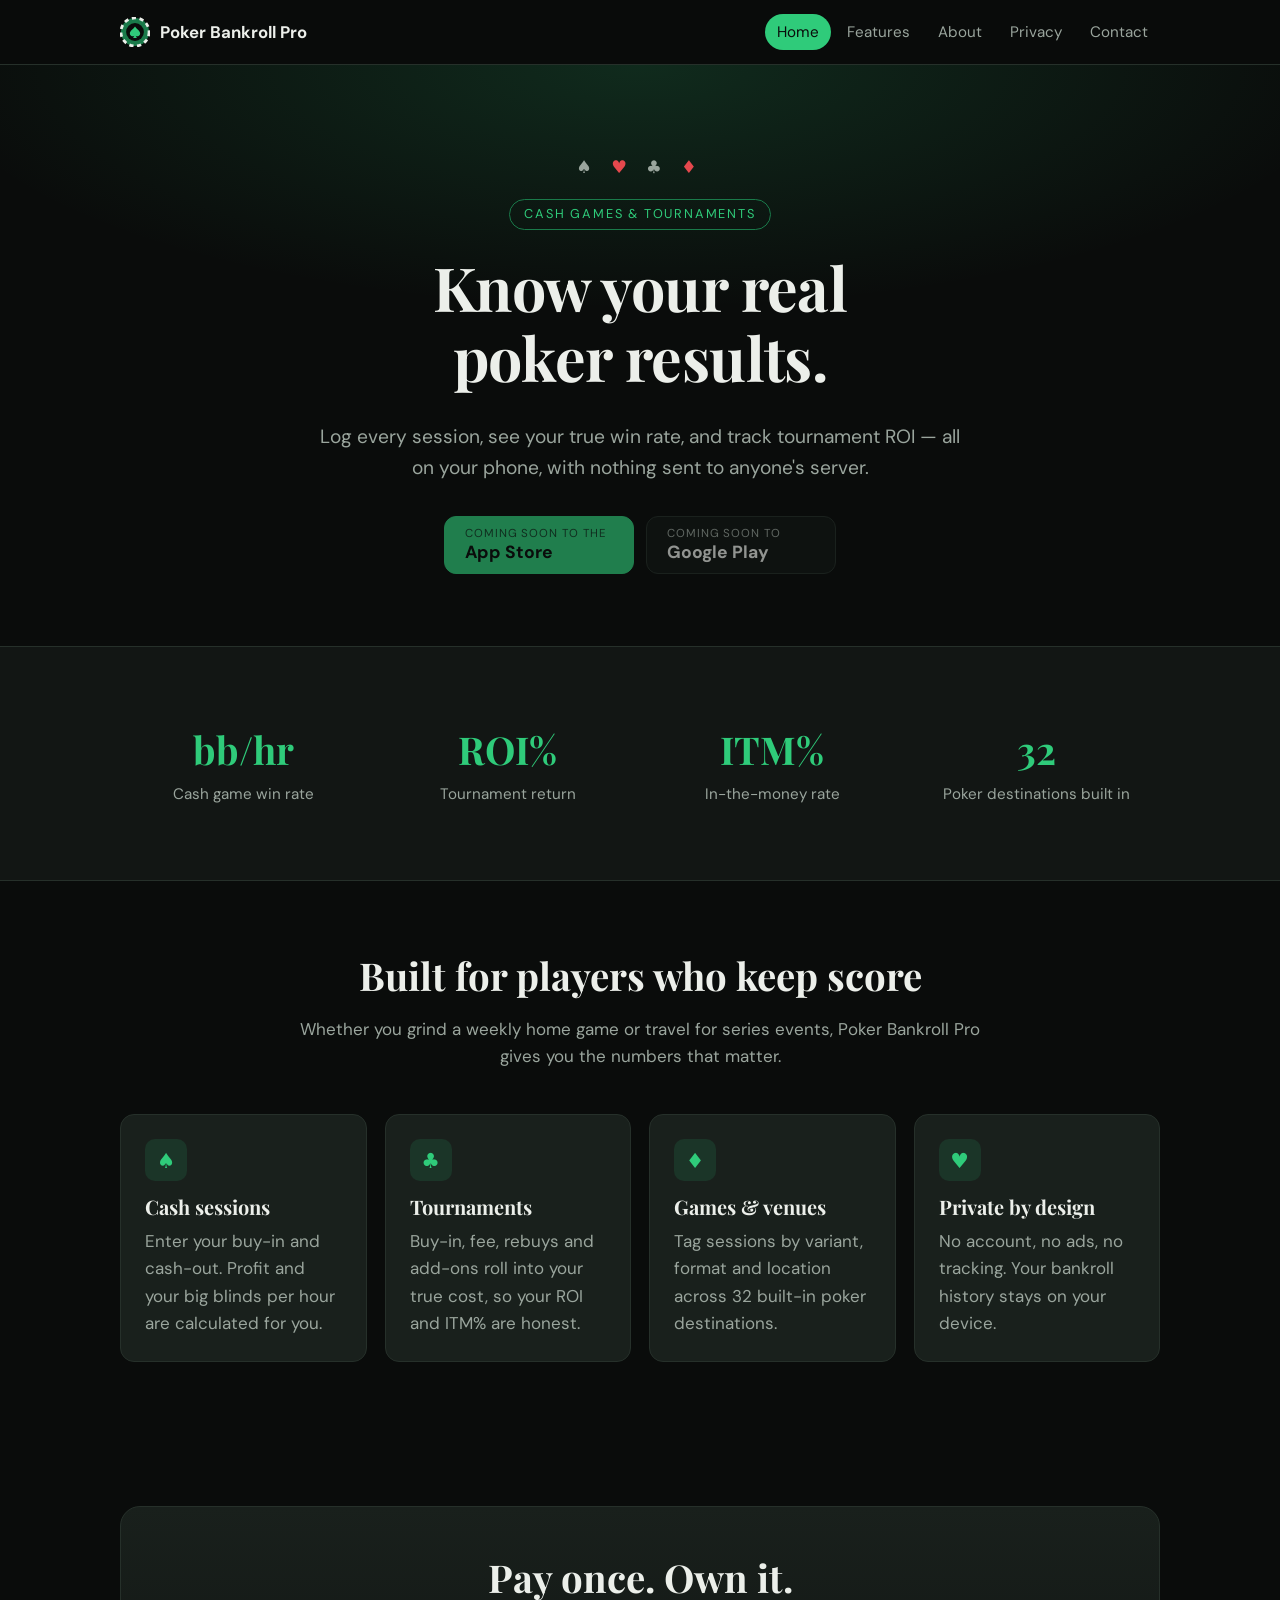
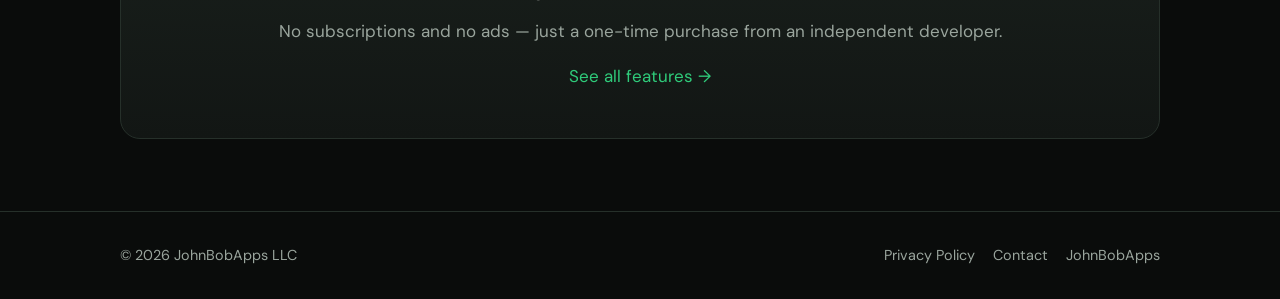
==== index.html @ bd3ea425 "Add files via upload" ====
<!doctype html>
<html lang="en">
<head>
  <meta charset="utf-8">
  <meta name="viewport" content="width=device-width, initial-scale=1">
  <title>Poker Bankroll Pro — Track Every Session, Own Your Data</title>
  <meta name="description" content="Poker Bankroll Pro is a privacy-first bankroll tracker for cash games and tournaments. Win rate in bb/hour, tournament ROI and ITM%. One-time purchase, no ads, no subscriptions.">
  <link rel="icon" href="favicon.svg" type="image/svg+xml">
  <meta property="og:title" content="Poker Bankroll Pro">
  <meta property="og:description" content="Privacy-first bankroll tracking for cash games and tournaments. One-time purchase, no ads, no subscriptions.">
  <meta property="og:type" content="website">
  <meta property="og:url" content="https://pokerbankrollpro.com/">
  <link rel="preconnect" href="https://fonts.googleapis.com">
  <link rel="preconnect" href="https://fonts.gstatic.com" crossorigin>
  <link href="https://fonts.googleapis.com/css2?family=DM+Sans:wght@400;500;700&family=Playfair+Display:wght@700&display=swap" rel="stylesheet">
  <link rel="stylesheet" href="style.css">
</head>
<body>
  <header class="site-header">
    <div class="wrap">
      <a class="brand" href="./"><img src="favicon.svg" alt="">Poker Bankroll Pro</a>
      <nav class="nav" aria-label="Main">
        <a href="./" aria-current="page">Home</a>
        <a href="features.html">Features</a>
        <a href="about.html">About</a>
        <a href="privacy.html">Privacy</a>
        <a href="contact.html">Contact</a>
      </nav>
    </div>
  </header>

  <main>
    <section class="hero">
      <div class="wrap">
        <div class="suits">♠&#xFE0E; <span class="r">♥&#xFE0E;</span> ♣&#xFE0E; <span class="r">♦&#xFE0E;</span></div>
        <span class="eyebrow">Cash games &amp; tournaments</span>
        <h1>Know your real<br>poker results.</h1>
        <p class="lead">Log every session, see your true win rate, and track tournament ROI — all on your phone, with nothing sent to anyone's server.</p>
        <div class="buttons">
          <!-- When the app is live, replace href="#" with the store link and remove class "soon" -->
          <a class="btn primary soon" href="#" aria-disabled="true"><small>Coming soon to the</small><strong>App Store</strong></a>
          <a class="btn soon" href="#" aria-disabled="true"><small>Coming soon to</small><strong>Google Play</strong></a>
        </div>
      </div>
    </section>

    <section class="alt">
      <div class="wrap">
        <div class="stat-row">
          <div class="stat"><strong>bb/hr</strong><span>Cash game win rate</span></div>
          <div class="stat"><strong>ROI%</strong><span>Tournament return</span></div>
          <div class="stat"><strong>ITM%</strong><span>In-the-money rate</span></div>
          <div class="stat"><strong>32</strong><span>Poker destinations built in</span></div>
        </div>
      </div>
    </section>

    <section>
      <div class="wrap">
        <div class="section-head">
          <h2>Built for players who keep score</h2>
          <p>Whether you grind a weekly home game or travel for series events, Poker Bankroll Pro gives you the numbers that matter.</p>
        </div>
        <div class="grid">
          <div class="card">
            <div class="icon">♠&#xFE0E;</div>
            <h3>Cash sessions</h3>
            <p>Enter your buy-in and cash-out. Profit and your big blinds per hour are calculated for you.</p>
          </div>
          <div class="card">
            <div class="icon">♣&#xFE0E;</div>
            <h3>Tournaments</h3>
            <p>Buy-in, fee, rebuys and add-ons roll into your true cost, so your ROI and ITM% are honest.</p>
          </div>
          <div class="card">
            <div class="icon">♦&#xFE0E;</div>
            <h3>Games &amp; venues</h3>
            <p>Tag sessions by variant, format and location across 32 built-in poker destinations.</p>
          </div>
          <div class="card">
            <div class="icon">♥&#xFE0E;</div>
            <h3>Private by design</h3>
            <p>No account, no ads, no tracking. Your bankroll history stays on your device.</p>
          </div>
        </div>
      </div>
    </section>

    <section>
      <div class="wrap">
        <div class="cta">
          <h2>Pay once. Own it.</h2>
          <p>No subscriptions and no ads — just a one-time purchase from an independent developer.</p>
          <a href="features.html">See all features →</a>
        </div>
      </div>
    </section>
  </main>

  <footer class="site-footer">
    <div class="wrap">
      <span>© 2026 JohnBobApps LLC</span>
      <nav aria-label="Footer">
        <a href="privacy.html">Privacy Policy</a>
        <a href="contact.html">Contact</a>
        <a href="https://johnbobapps.com">JohnBobApps</a>
      </nav>
    </div>
  </footer>
</body>
</html>
---- style.css ----
/* Poker Bankroll Pro — site styles */
:root {
  --bg: #0A0C0B;
  --surface: #121614;
  --surface-2: #19201C;
  --line: #26302A;
  --text: #ECEFEA;
  --muted: #9AA59D;
  --accent: #2FCB7A;      /* felt green */
  --accent-deep: #1A7A4A;
  --red: #E5484D;         /* hearts & diamonds, used sparingly */
  --radius: 14px;
  --max: 1080px;
}

* { box-sizing: border-box; }
html { scroll-behavior: smooth; }
body {
  margin: 0;
  background: var(--bg);
  color: var(--text);
  font-family: "DM Sans", system-ui, -apple-system, "Segoe UI", sans-serif;
  font-size: 17px;
  line-height: 1.6;
  -webkit-font-smoothing: antialiased;
}
img { max-width: 100%; display: block; }
a { color: var(--accent); text-decoration: none; }
a:hover { text-decoration: underline; }

h1, h2, h3 {
  font-family: "Playfair Display", Georgia, serif;
  line-height: 1.15;
  margin: 0 0 .5em;
  font-weight: 700;
}
h1 { font-size: clamp(2.3rem, 6vw, 3.8rem); letter-spacing: -.01em; }
h2 { font-size: clamp(1.7rem, 4vw, 2.4rem); }
h3 { font-size: 1.25rem; }
p { margin: 0 0 1em; }

.wrap { max-width: var(--max); margin: 0 auto; padding: 0 20px; }

/* Header */
.site-header {
  border-bottom: 1px solid var(--line);
  background: rgba(10,12,11,.92);
  position: sticky; top: 0; z-index: 10;
  backdrop-filter: blur(8px);
}
.site-header .wrap {
  display: flex; align-items: center; justify-content: space-between;
  gap: 16px; flex-wrap: wrap; padding-top: 14px; padding-bottom: 14px;
}
.brand {
  display: flex; align-items: center; gap: 10px;
  color: var(--text); font-weight: 700; font-size: 1.05rem;
}
.brand:hover { text-decoration: none; }
.brand img { width: 30px; height: 30px; }
.nav { display: flex; gap: 4px; flex-wrap: wrap; }
.nav a {
  color: var(--muted); padding: 6px 12px; border-radius: 999px; font-size: .95rem;
}
.nav a:hover { color: var(--text); background: var(--surface-2); text-decoration: none; }
.nav a[aria-current="page"] { color: var(--bg); background: var(--accent); }

/* Hero */
.hero {
  padding: 88px 0 72px;
  background:
    radial-gradient(ellipse 80% 60% at 50% 0%, rgba(47,203,122,.16), transparent 70%),
    var(--bg);
  text-align: center;
}
.eyebrow {
  display: inline-block; font-size: .8rem; letter-spacing: .14em; text-transform: uppercase;
  color: var(--accent); border: 1px solid var(--accent-deep); border-radius: 999px;
  padding: 4px 14px; margin-bottom: 22px;
}
.hero p.lead { color: var(--muted); font-size: 1.2rem; max-width: 640px; margin: 0 auto 32px; }
.suits { color: var(--muted); letter-spacing: .4em; font-size: 1.1rem; margin-bottom: 18px; }
.suits .r { color: var(--red); }

/* Buttons */
.buttons { display: flex; gap: 12px; justify-content: center; flex-wrap: wrap; }
.btn {
  display: inline-flex; flex-direction: column; align-items: flex-start;
  min-width: 190px; padding: 10px 20px; border-radius: 12px;
  border: 1px solid var(--line); background: var(--surface); color: var(--text);
  line-height: 1.25;
}
.btn small { font-size: .72rem; color: var(--muted); text-transform: uppercase; letter-spacing: .08em; }
.btn strong { font-size: 1.1rem; }
.btn:hover { text-decoration: none; border-color: var(--accent-deep); }
.btn.primary { background: var(--accent); color: var(--bg); border-color: var(--accent); }
.btn.primary small { color: rgba(10,12,11,.7); }
.btn.soon { opacity: .6; cursor: default; }

/* Sections */
section { padding: 72px 0; }
section.alt { background: var(--surface); border-top: 1px solid var(--line); border-bottom: 1px solid var(--line); }
.section-head { text-align: center; max-width: 680px; margin: 0 auto 44px; }
.section-head p { color: var(--muted); }

.grid { display: grid; gap: 18px; grid-template-columns: repeat(auto-fit, minmax(240px, 1fr)); }
.card {
  background: var(--surface-2); border: 1px solid var(--line); border-radius: var(--radius);
  padding: 24px;
}
section.alt .card { background: var(--bg); }
.card .icon {
  width: 42px; height: 42px; border-radius: 10px; display: grid; place-items: center;
  background: rgba(47,203,122,.12); color: var(--accent); font-size: 1.3rem; margin-bottom: 14px;
}
.card p { color: var(--muted); margin: 0; }

.stat-row { display: grid; gap: 18px; grid-template-columns: repeat(auto-fit, minmax(180px, 1fr)); text-align: center; }
.stat strong { display: block; font-family: "Playfair Display", Georgia, serif; font-size: 2.4rem; color: var(--accent); }
.stat span { color: var(--muted); font-size: .95rem; }

.split { display: grid; gap: 40px; grid-template-columns: repeat(auto-fit, minmax(300px, 1fr)); align-items: start; }
.checklist { list-style: none; padding: 0; margin: 0; }
.checklist li { padding: 10px 0 10px 32px; position: relative; border-bottom: 1px solid var(--line); }
.checklist li::before {
  content: "✓"; position: absolute; left: 0; top: 10px; color: var(--accent); font-weight: 700;
}
.checklist li:last-child { border-bottom: 0; }

.formula {
  font-family: ui-monospace, "Cascadia Code", Consolas, monospace; font-size: .9rem;
  background: var(--bg); border: 1px solid var(--line); border-radius: 8px;
  padding: 10px 14px; margin-top: 12px; color: var(--text); overflow-x: auto;
}

/* Prose pages */
.page-hero { padding: 64px 0 24px; }
.page-hero p { color: var(--muted); font-size: 1.1rem; max-width: 640px; }
.prose { max-width: 760px; padding-bottom: 72px; }
.prose h2 { font-size: 1.5rem; margin-top: 2em; }
.prose ul { padding-left: 1.2em; }
.prose li { margin-bottom: .4em; }
.prose .updated { color: var(--muted); font-size: .9rem; }

.cta {
  text-align: center; background: linear-gradient(180deg, var(--surface-2), var(--surface));
  border: 1px solid var(--line); border-radius: 20px; padding: 48px 24px;
}
.cta p { color: var(--muted); }

.contact-card { max-width: 560px; }
.contact-card .email { font-size: 1.3rem; font-weight: 700; word-break: break-all; }

/* Footer */
.site-footer { border-top: 1px solid var(--line); padding: 32px 0; color: var(--muted); font-size: .9rem; }
.site-footer .wrap { display: flex; flex-wrap: wrap; gap: 12px 24px; justify-content: space-between; }
.site-footer a { color: var(--muted); }
.site-footer nav { display: flex; gap: 18px; flex-wrap: wrap; }

@media (max-width: 600px) {
  .hero { padding: 60px 0 52px; }
  section { padding: 52px 0; }
  .btn { min-width: 0; flex: 1 1 100%; align-items: center; }
  .nav { width: 100%; }
}
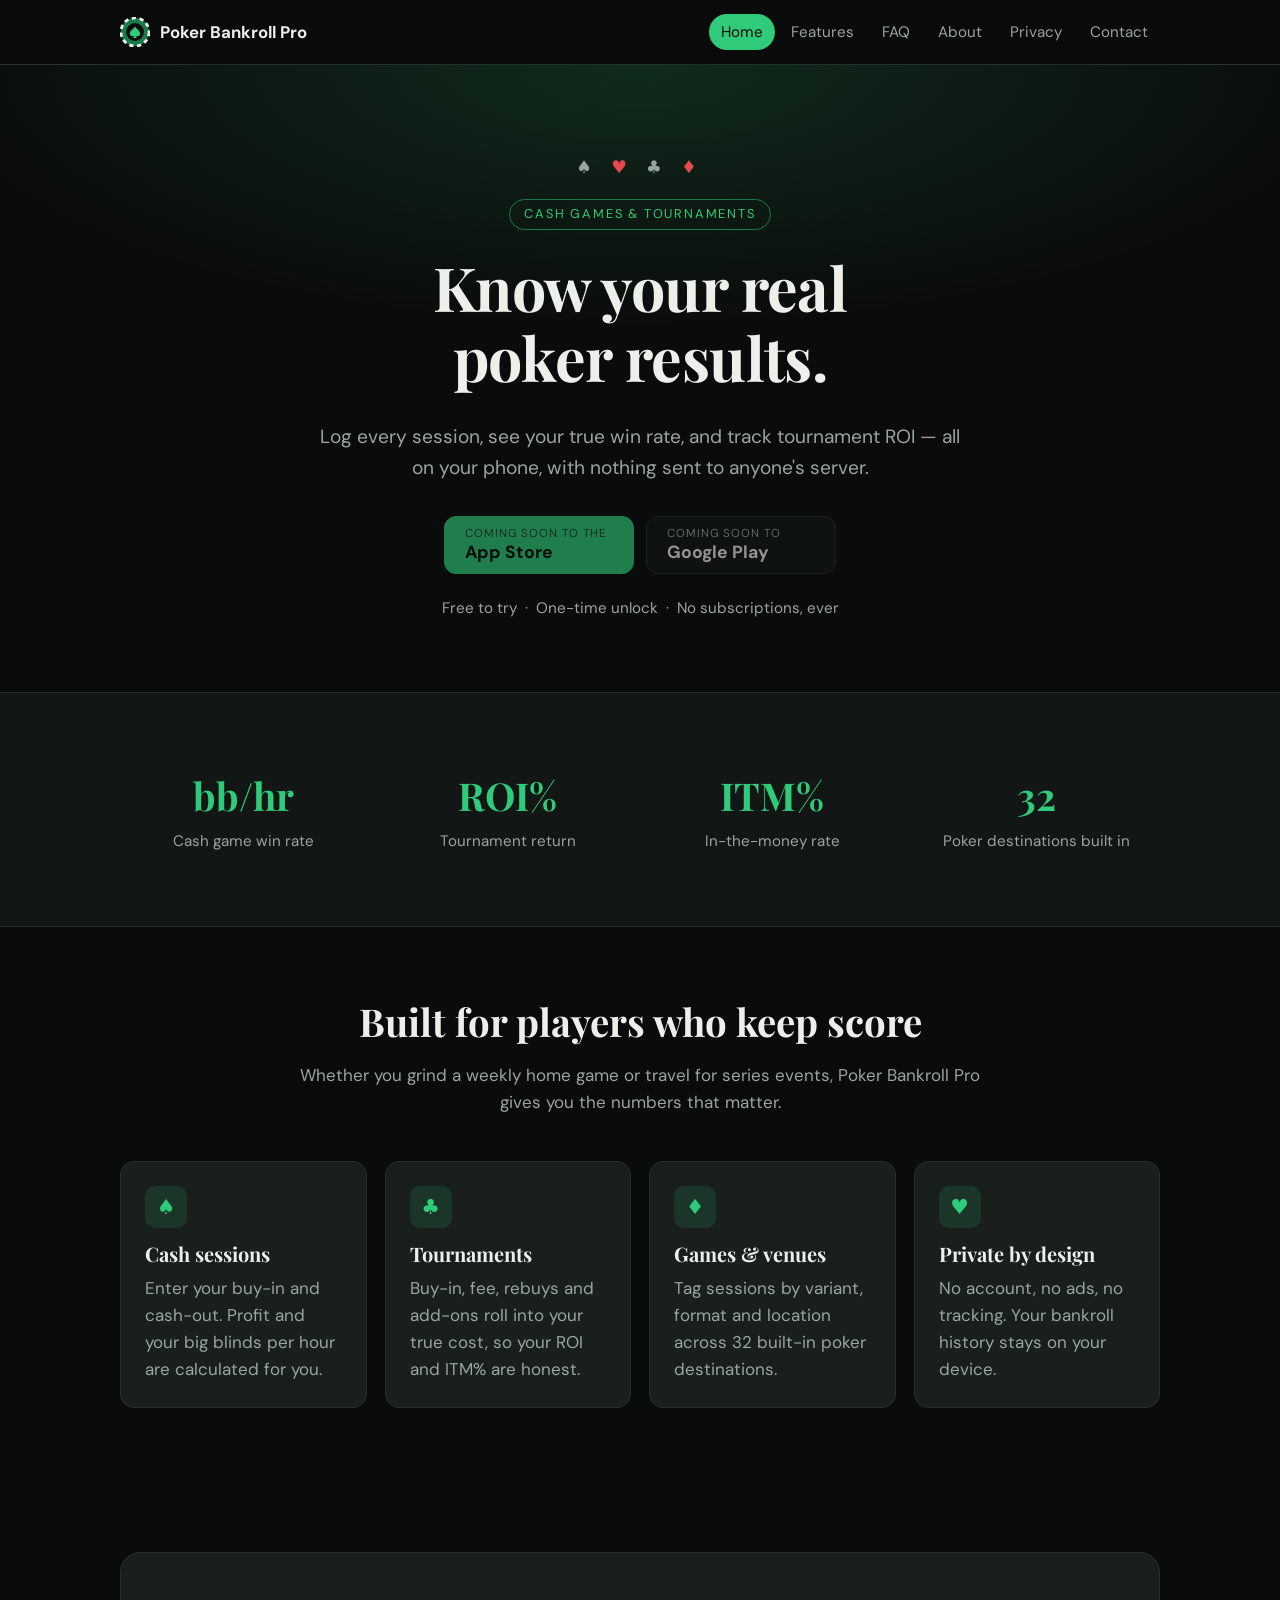
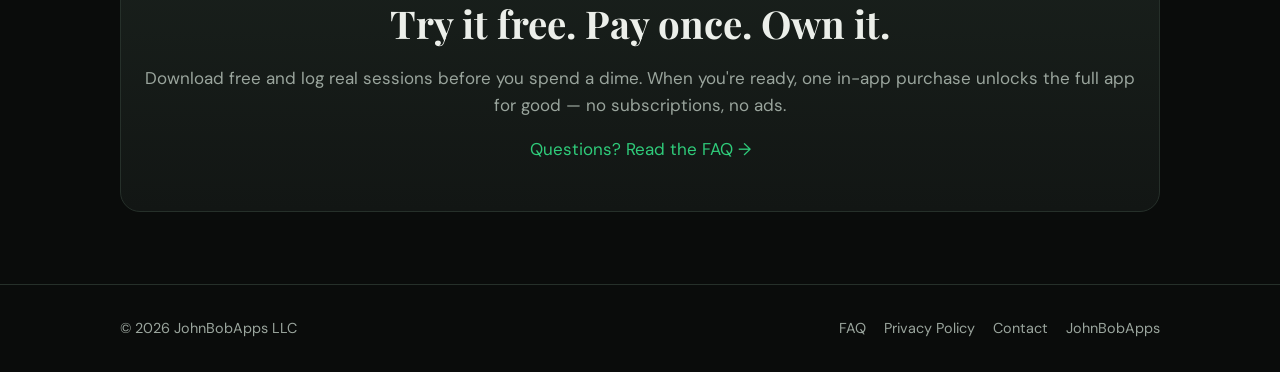
==== commit e4cb3e6a: "Add files via upload" ====
--- a/index.html
+++ b/index.html
@@ -4,12 +4,12 @@
   <meta charset="utf-8">
   <meta name="viewport" content="width=device-width, initial-scale=1">
   <title>Poker Bankroll Pro — Track Every Session, Own Your Data</title>
-  <meta name="description" content="Poker Bankroll Pro is a privacy-first bankroll tracker for cash games and tournaments. Win rate in bb/hour, tournament ROI and ITM%. One-time purchase, no ads, no subscriptions.">
+  <meta name="description" content="Poker Bankroll Pro is a privacy-first bankroll tracker for cash games and tournaments. Win rate in bb/hour, tournament ROI and ITM%. Free to try, then a one-time unlock. No ads, no subscriptions.">
   <link rel="icon" href="favicon.svg" type="image/svg+xml">
   <meta property="og:title" content="Poker Bankroll Pro">
-  <meta property="og:description" content="Privacy-first bankroll tracking for cash games and tournaments. One-time purchase, no ads, no subscriptions.">
+  <meta property="og:description" content="Privacy-first bankroll tracking for cash games and tournaments. Free to try, one-time unlock, no ads, no subscriptions.">
   <meta property="og:type" content="website">
-  <meta property="og:url" content="https://pokerbankrollpro.com/">
+  <meta property="og:url" content="https://pokerbankrollpro.app/">
   <link rel="preconnect" href="https://fonts.googleapis.com">
   <link rel="preconnect" href="https://fonts.gstatic.com" crossorigin>
   <link href="https://fonts.googleapis.com/css2?family=DM+Sans:wght@400;500;700&family=Playfair+Display:wght@700&display=swap" rel="stylesheet">
@@ -22,6 +22,7 @@
       <nav class="nav" aria-label="Main">
         <a href="./" aria-current="page">Home</a>
         <a href="features.html">Features</a>
+        <a href="faq.html">FAQ</a>
         <a href="about.html">About</a>
         <a href="privacy.html">Privacy</a>
         <a href="contact.html">Contact</a>
@@ -41,6 +42,7 @@
           <a class="btn primary soon" href="#" aria-disabled="true"><small>Coming soon to the</small><strong>App Store</strong></a>
           <a class="btn soon" href="#" aria-disabled="true"><small>Coming soon to</small><strong>Google Play</strong></a>
         </div>
+        <p class="price-note">Free to try &nbsp;·&nbsp; One-time unlock &nbsp;·&nbsp; No subscriptions, ever</p>
       </div>
     </section>
 
@@ -89,9 +91,9 @@
     <section>
       <div class="wrap">
         <div class="cta">
-          <h2>Pay once. Own it.</h2>
-          <p>No subscriptions and no ads — just a one-time purchase from an independent developer.</p>
-          <a href="features.html">See all features →</a>
+          <h2>Try it free. Pay once. Own it.</h2>
+          <p>Download free and log real sessions before you spend a dime. When you're ready, one in-app purchase unlocks the full app for good — no subscriptions, no ads.</p>
+          <a href="faq.html">Questions? Read the FAQ →</a>
         </div>
       </div>
     </section>
@@ -101,6 +103,7 @@
     <div class="wrap">
       <span>© 2026 JohnBobApps LLC</span>
       <nav aria-label="Footer">
+        <a href="faq.html">FAQ</a>
         <a href="privacy.html">Privacy Policy</a>
         <a href="contact.html">Contact</a>
         <a href="https://johnbobapps.com">JohnBobApps</a>
--- a/style.css
+++ b/style.css
@@ -134,7 +134,7 @@
 }
 
 /* Prose pages */
-.page-hero { padding: 64px 0 24px; }
+.page-hero { padding-top: 64px; padding-bottom: 24px; }
 .page-hero p { color: var(--muted); font-size: 1.1rem; max-width: 640px; }
 .prose { max-width: 760px; padding-bottom: 72px; }
 .prose h2 { font-size: 1.5rem; margin-top: 2em; }
@@ -163,3 +163,30 @@
   .btn { min-width: 0; flex: 1 1 100%; align-items: center; }
   .nav { width: 100%; }
 }
+
+/* Pricing note */
+.price-note { margin: 22px 0 0; color: var(--muted); font-size: .95rem; }
+
+/* Step number icons */
+.steps .icon { font-family: "Playfair Display", Georgia, serif; font-weight: 700; }
+
+/* FAQ accordion */
+.faq h2 { font-size: 1.35rem; margin: 2em 0 .6em; }
+.faq h2:first-child { margin-top: 0; }
+.faq details {
+  background: var(--surface); border: 1px solid var(--line); border-radius: 12px;
+  margin-bottom: 10px; overflow: hidden;
+}
+.faq summary {
+  cursor: pointer; list-style: none; padding: 16px 48px 16px 20px; position: relative;
+  font-weight: 700;
+}
+.faq summary::-webkit-details-marker { display: none; }
+.faq summary::after {
+  content: "+"; position: absolute; right: 20px; top: 50%; transform: translateY(-50%);
+  color: var(--accent); font-size: 1.4rem; font-weight: 400; line-height: 1;
+}
+.faq details[open] summary::after { content: "−"; }
+.faq details[open] summary { border-bottom: 1px solid var(--line); }
+.faq summary:hover { background: var(--surface-2); }
+.faq details p { margin: 0; padding: 16px 20px; color: var(--muted); }
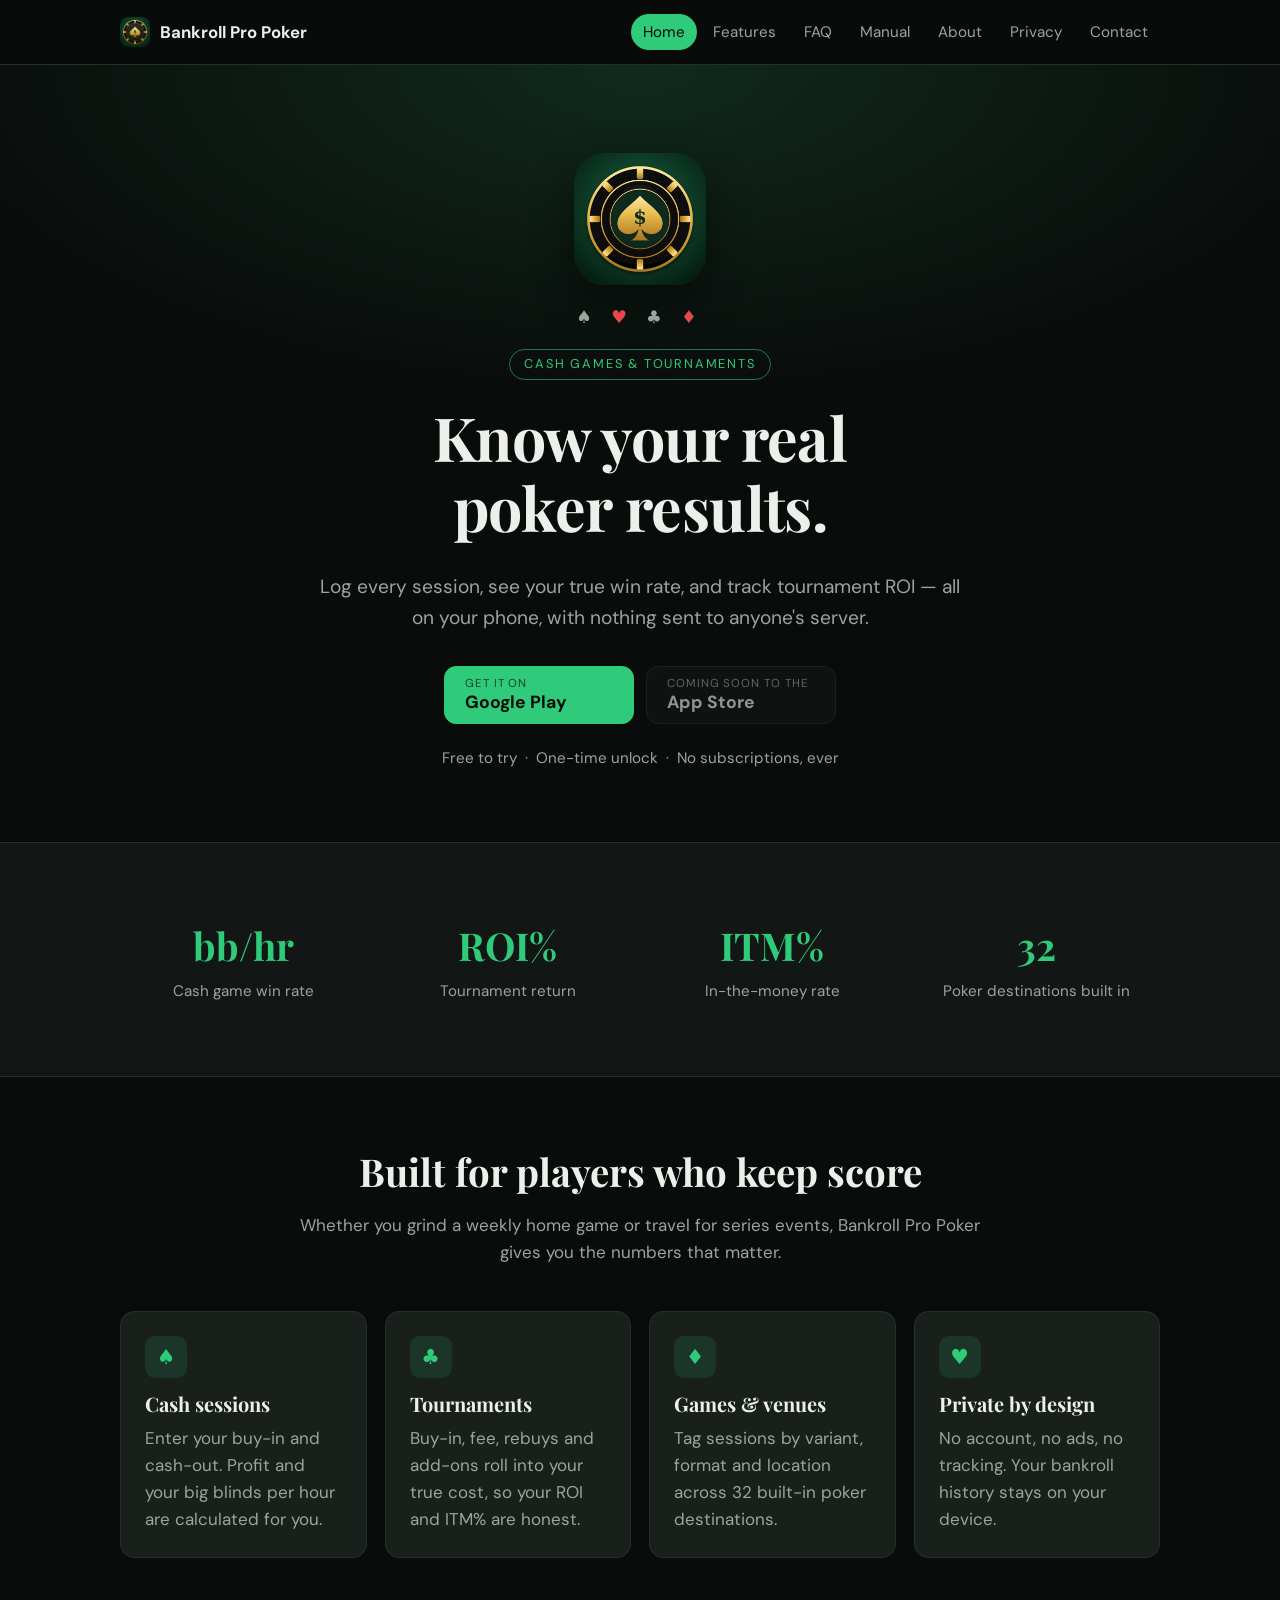
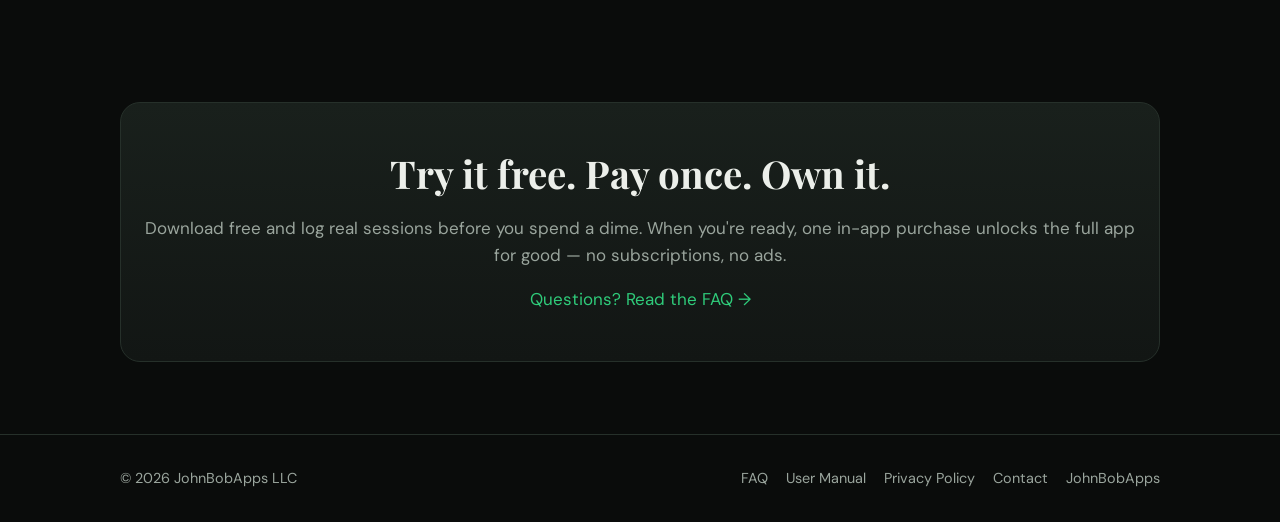
==== commit bde5e0fa: "Add files via upload" ====
--- a/index.html
+++ b/index.html
@@ -3,10 +3,11 @@
 <head>
   <meta charset="utf-8">
   <meta name="viewport" content="width=device-width, initial-scale=1">
-  <title>Poker Bankroll Pro — Track Every Session, Own Your Data</title>
-  <meta name="description" content="Poker Bankroll Pro is a privacy-first bankroll tracker for cash games and tournaments. Win rate in bb/hour, tournament ROI and ITM%. Free to try, then a one-time unlock. No ads, no subscriptions.">
-  <link rel="icon" href="favicon.svg" type="image/svg+xml">
-  <meta property="og:title" content="Poker Bankroll Pro">
+  <title>Bankroll Pro Poker — Track Every Session, Own Your Data</title>
+  <meta name="description" content="Bankroll Pro Poker is a privacy-first bankroll tracker for cash games and tournaments. Win rate in bb/hour, tournament ROI and ITM%. Free to try, then a one-time unlock. No ads, no subscriptions.">
+  <link rel="icon" href="favicon.png" type="image/png">
+  <link rel="apple-touch-icon" href="apple-touch-icon.png">
+  <meta property="og:title" content="Bankroll Pro Poker">
   <meta property="og:description" content="Privacy-first bankroll tracking for cash games and tournaments. Free to try, one-time unlock, no ads, no subscriptions.">
   <meta property="og:type" content="website">
   <meta property="og:url" content="https://pokerbankrollpro.app/">
@@ -18,11 +19,12 @@
 <body>
   <header class="site-header">
     <div class="wrap">
-      <a class="brand" href="./"><img src="favicon.svg" alt="">Poker Bankroll Pro</a>
+      <a class="brand" href="./"><img src="favicon.png" alt="">Bankroll Pro Poker</a>
       <nav class="nav" aria-label="Main">
         <a href="./" aria-current="page">Home</a>
         <a href="features.html">Features</a>
         <a href="faq.html">FAQ</a>
+        <a href="manual.html">Manual</a>
         <a href="about.html">About</a>
         <a href="privacy.html">Privacy</a>
         <a href="contact.html">Contact</a>
@@ -33,14 +35,15 @@
   <main>
     <section class="hero">
       <div class="wrap">
+        <img class="hero-icon" src="icon-512.png" alt="Bankroll Pro Poker app icon">
         <div class="suits">♠&#xFE0E; <span class="r">♥&#xFE0E;</span> ♣&#xFE0E; <span class="r">♦&#xFE0E;</span></div>
         <span class="eyebrow">Cash games &amp; tournaments</span>
         <h1>Know your real<br>poker results.</h1>
         <p class="lead">Log every session, see your true win rate, and track tournament ROI — all on your phone, with nothing sent to anyone's server.</p>
         <div class="buttons">
-          <!-- When the app is live, replace href="#" with the store link and remove class "soon" -->
-          <a class="btn primary soon" href="#" aria-disabled="true"><small>Coming soon to the</small><strong>App Store</strong></a>
-          <a class="btn soon" href="#" aria-disabled="true"><small>Coming soon to</small><strong>Google Play</strong></a>
+          <!-- Google Play is live. When the App Store listing is live, change the App Store link: set href to the store URL, remove class "soon" and aria-disabled, and change "Coming soon to the" to "Download on the" -->
+          <a class="btn primary" href="https://play.google.com/store/apps/details?id=com.johnbobapps.pokerbankrollpro"><small>Get it on</small><strong>Google Play</strong></a>
+          <a class="btn soon" href="#" aria-disabled="true"><small>Coming soon to the</small><strong>App Store</strong></a>
         </div>
         <p class="price-note">Free to try &nbsp;·&nbsp; One-time unlock &nbsp;·&nbsp; No subscriptions, ever</p>
       </div>
@@ -61,7 +64,7 @@
       <div class="wrap">
         <div class="section-head">
           <h2>Built for players who keep score</h2>
-          <p>Whether you grind a weekly home game or travel for series events, Poker Bankroll Pro gives you the numbers that matter.</p>
+          <p>Whether you grind a weekly home game or travel for series events, Bankroll Pro Poker gives you the numbers that matter.</p>
         </div>
         <div class="grid">
           <div class="card">
@@ -104,6 +107,7 @@
       <span>© 2026 JohnBobApps LLC</span>
       <nav aria-label="Footer">
         <a href="faq.html">FAQ</a>
+        <a href="manual.html">User Manual</a>
         <a href="privacy.html">Privacy Policy</a>
         <a href="contact.html">Contact</a>
         <a href="https://johnbobapps.com">JohnBobApps</a>
--- a/style.css
+++ b/style.css
@@ -190,3 +190,7 @@
 .faq details[open] summary { border-bottom: 1px solid var(--line); }
 .faq summary:hover { background: var(--surface-2); }
 .faq details p { margin: 0; padding: 16px 20px; color: var(--muted); }
+
+/* App icon in the hero */
+.hero-icon { display: block; width: 132px; height: 132px; border-radius: 30px; margin: 0 auto 18px; box-shadow: 0 18px 40px rgba(0,0,0,.45); }
+.brand img { border-radius: 8px; }
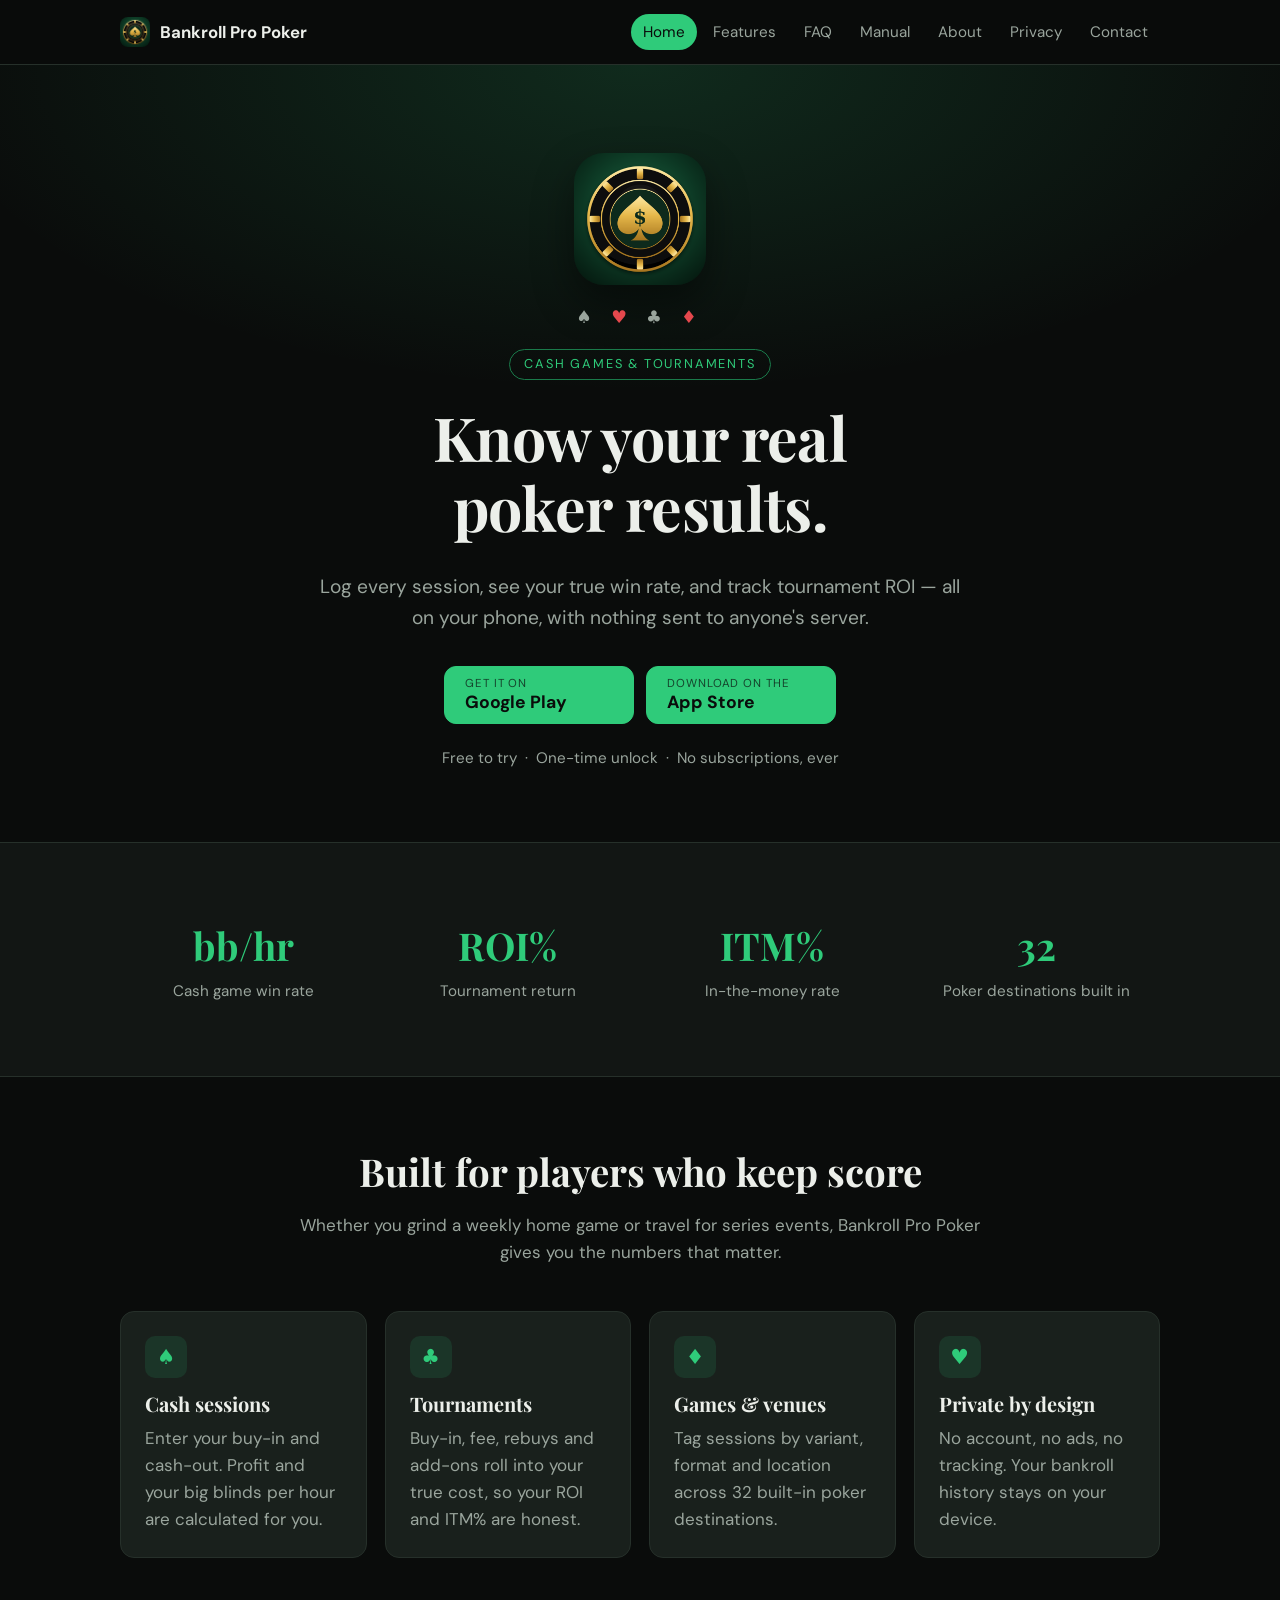
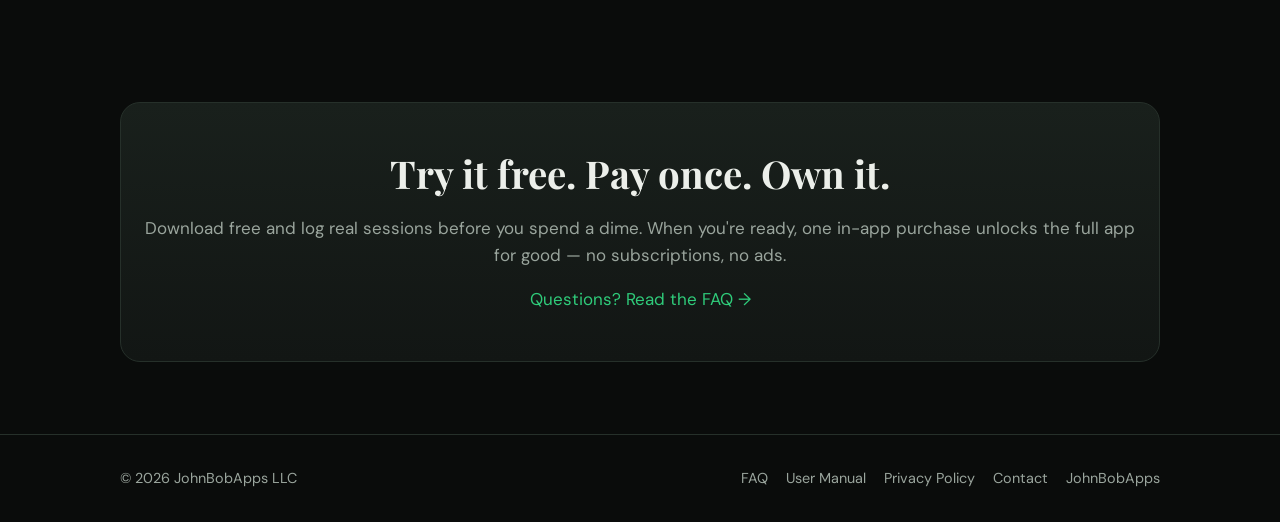
==== commit a90900b8: "Add files via upload" ====
--- a/index.html
+++ b/index.html
@@ -1,6 +1,13 @@
 <!doctype html>
 <html lang="en">
 <head>
+  <!-- Google tag -->
+  <script async src="https://www.googletagmanager.com/gtm.js?id=GTM-TBZGVMG2"></script>
+  <script>
+    window.dataLayer = window.dataLayer || [];
+    function gtag(){dataLayer.push(arguments);}
+    gtag('js', new Date());
+  </script>
   <meta charset="utf-8">
   <meta name="viewport" content="width=device-width, initial-scale=1">
   <title>Bankroll Pro Poker — Track Every Session, Own Your Data</title>
@@ -10,7 +17,7 @@
   <meta property="og:title" content="Bankroll Pro Poker">
   <meta property="og:description" content="Privacy-first bankroll tracking for cash games and tournaments. Free to try, one-time unlock, no ads, no subscriptions.">
   <meta property="og:type" content="website">
-  <meta property="og:url" content="https://pokerbankrollpro.app/">
+  <meta property="og:url" content="https://bankrollpropoker.com/">
   <link rel="preconnect" href="https://fonts.googleapis.com">
   <link rel="preconnect" href="https://fonts.gstatic.com" crossorigin>
   <link href="https://fonts.googleapis.com/css2?family=DM+Sans:wght@400;500;700&family=Playfair+Display:wght@700&display=swap" rel="stylesheet">
@@ -41,9 +48,8 @@
         <h1>Know your real<br>poker results.</h1>
         <p class="lead">Log every session, see your true win rate, and track tournament ROI — all on your phone, with nothing sent to anyone's server.</p>
         <div class="buttons">
-          <!-- Google Play is live. When the App Store listing is live, change the App Store link: set href to the store URL, remove class "soon" and aria-disabled, and change "Coming soon to the" to "Download on the" -->
           <a class="btn primary" href="https://play.google.com/store/apps/details?id=com.johnbobapps.pokerbankrollpro"><small>Get it on</small><strong>Google Play</strong></a>
-          <a class="btn soon" href="#" aria-disabled="true"><small>Coming soon to the</small><strong>App Store</strong></a>
+          <a class="btn primary" href="https://apps.apple.com/app/bankroll-pro-poker/id6831399758"><small>Download on the</small><strong>App Store</strong></a>
         </div>
         <p class="price-note">Free to try &nbsp;·&nbsp; One-time unlock &nbsp;·&nbsp; No subscriptions, ever</p>
       </div>
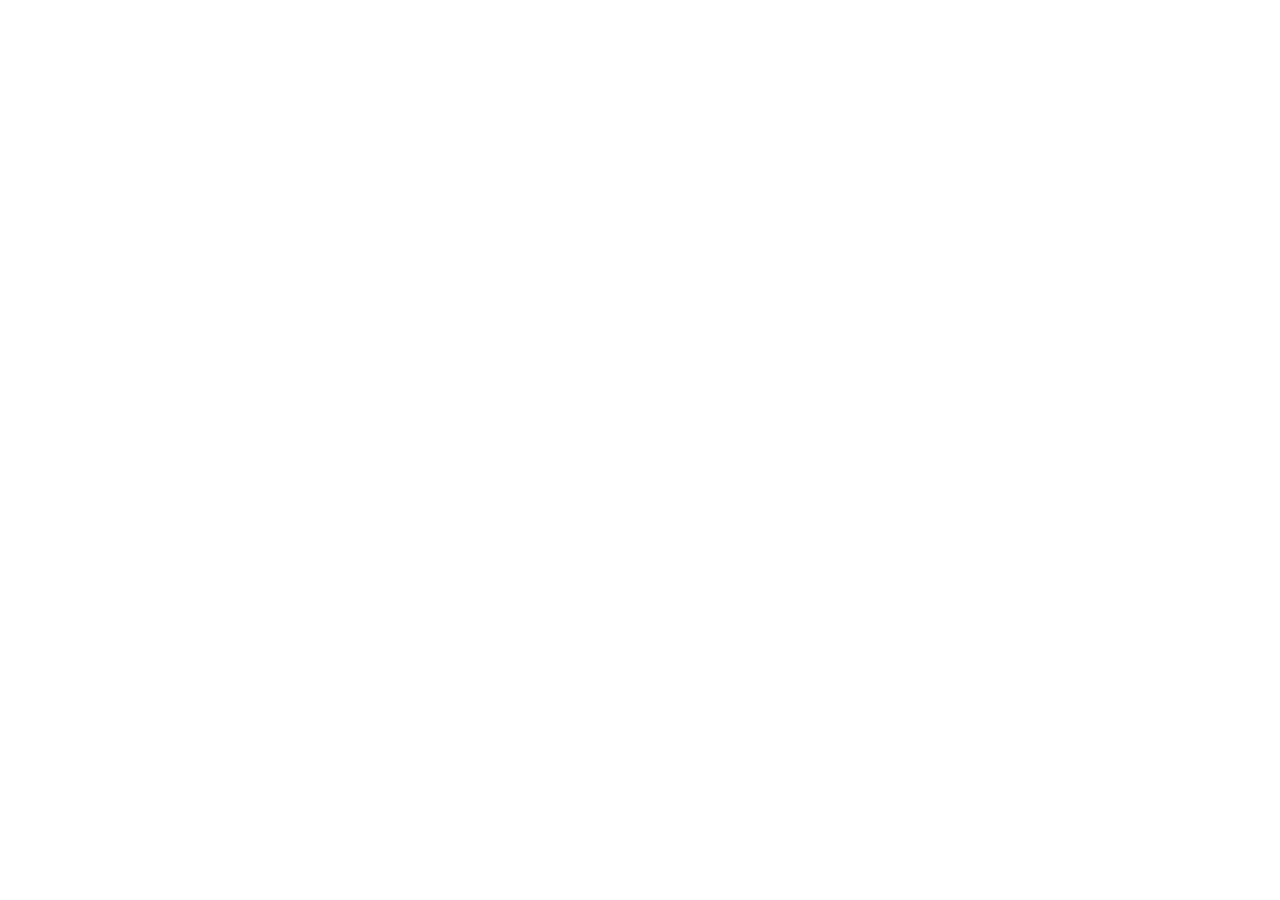
==== commit cea005c2: "Add files via upload" ====
--- a/index.html
+++ b/index.html
@@ -1,124 +1,19 @@
-<!doctype html>
+<!DOCTYPE html>
 <html lang="en">
 <head>
-  <!-- Google tag -->
-  <script async src="https://www.googletagmanager.com/gtm.js?id=GTM-TBZGVMG2"></script>
-  <script>
-    window.dataLayer = window.dataLayer || [];
-    function gtag(){dataLayer.push(arguments);}
-    gtag('js', new Date());
-  </script>
-  <meta charset="utf-8">
-  <meta name="viewport" content="width=device-width, initial-scale=1">
-  <title>Bankroll Pro Poker — Track Every Session, Own Your Data</title>
-  <meta name="description" content="Bankroll Pro Poker is a privacy-first bankroll tracker for cash games and tournaments. Win rate in bb/hour, tournament ROI and ITM%. Free to try, then a one-time unlock. No ads, no subscriptions.">
-  <link rel="icon" href="favicon.png" type="image/png">
-  <link rel="apple-touch-icon" href="apple-touch-icon.png">
-  <meta property="og:title" content="Bankroll Pro Poker">
-  <meta property="og:description" content="Privacy-first bankroll tracking for cash games and tournaments. Free to try, one-time unlock, no ads, no subscriptions.">
-  <meta property="og:type" content="website">
-  <meta property="og:url" content="https://bankrollpropoker.com/">
-  <link rel="preconnect" href="https://fonts.googleapis.com">
-  <link rel="preconnect" href="https://fonts.gstatic.com" crossorigin>
-  <link href="https://fonts.googleapis.com/css2?family=DM+Sans:wght@400;500;700&family=Playfair+Display:wght@700&display=swap" rel="stylesheet">
-  <link rel="stylesheet" href="style.css">
+<meta charset="utf-8">
+<meta name="viewport" content="width=device-width, initial-scale=1">
+<title>Bankroll Pro Poker has moved</title>
+<meta name="robots" content="noindex">
+<link rel="canonical" href="https://bankrollpropoker.com/">
+<script>
+  // pokerbankrollpro.app has moved to bankrollpropoker.com. Keep the same page, language and anchor.
+  location.replace('https://bankrollpropoker.com' + location.pathname + location.search + location.hash);
+</script>
+<meta http-equiv="refresh" content="0; url=https://bankrollpropoker.com/">
+<style>body{font-family:system-ui,sans-serif;background:#0a0a0a;color:#eee;display:flex;align-items:center;justify-content:center;min-height:100vh;margin:0;text-align:center}a{color:#2ecc71}</style>
 </head>
 <body>
-  <header class="site-header">
-    <div class="wrap">
-      <a class="brand" href="./"><img src="favicon.png" alt="">Bankroll Pro Poker</a>
-      <nav class="nav" aria-label="Main">
-        <a href="./" aria-current="page">Home</a>
-        <a href="features.html">Features</a>
-        <a href="faq.html">FAQ</a>
-        <a href="manual.html">Manual</a>
-        <a href="about.html">About</a>
-        <a href="privacy.html">Privacy</a>
-        <a href="contact.html">Contact</a>
-      </nav>
-    </div>
-  </header>
-
-  <main>
-    <section class="hero">
-      <div class="wrap">
-        <img class="hero-icon" src="icon-512.png" alt="Bankroll Pro Poker app icon">
-        <div class="suits">♠&#xFE0E; <span class="r">♥&#xFE0E;</span> ♣&#xFE0E; <span class="r">♦&#xFE0E;</span></div>
-        <span class="eyebrow">Cash games &amp; tournaments</span>
-        <h1>Know your real<br>poker results.</h1>
-        <p class="lead">Log every session, see your true win rate, and track tournament ROI — all on your phone, with nothing sent to anyone's server.</p>
-        <div class="buttons">
-          <a class="btn primary" href="https://play.google.com/store/apps/details?id=com.johnbobapps.pokerbankrollpro"><small>Get it on</small><strong>Google Play</strong></a>
-          <a class="btn primary" href="https://apps.apple.com/app/bankroll-pro-poker/id6831399758"><small>Download on the</small><strong>App Store</strong></a>
-        </div>
-        <p class="price-note">Free to try &nbsp;·&nbsp; One-time unlock &nbsp;·&nbsp; No subscriptions, ever</p>
-      </div>
-    </section>
-
-    <section class="alt">
-      <div class="wrap">
-        <div class="stat-row">
-          <div class="stat"><strong>bb/hr</strong><span>Cash game win rate</span></div>
-          <div class="stat"><strong>ROI%</strong><span>Tournament return</span></div>
-          <div class="stat"><strong>ITM%</strong><span>In-the-money rate</span></div>
-          <div class="stat"><strong>32</strong><span>Poker destinations built in</span></div>
-        </div>
-      </div>
-    </section>
-
-    <section>
-      <div class="wrap">
-        <div class="section-head">
-          <h2>Built for players who keep score</h2>
-          <p>Whether you grind a weekly home game or travel for series events, Bankroll Pro Poker gives you the numbers that matter.</p>
-        </div>
-        <div class="grid">
-          <div class="card">
-            <div class="icon">♠&#xFE0E;</div>
-            <h3>Cash sessions</h3>
-            <p>Enter your buy-in and cash-out. Profit and your big blinds per hour are calculated for you.</p>
-          </div>
-          <div class="card">
-            <div class="icon">♣&#xFE0E;</div>
-            <h3>Tournaments</h3>
-            <p>Buy-in, fee, rebuys and add-ons roll into your true cost, so your ROI and ITM% are honest.</p>
-          </div>
-          <div class="card">
-            <div class="icon">♦&#xFE0E;</div>
-            <h3>Games &amp; venues</h3>
-            <p>Tag sessions by variant, format and location across 32 built-in poker destinations.</p>
-          </div>
-          <div class="card">
-            <div class="icon">♥&#xFE0E;</div>
-            <h3>Private by design</h3>
-            <p>No account, no ads, no tracking. Your bankroll history stays on your device.</p>
-          </div>
-        </div>
-      </div>
-    </section>
-
-    <section>
-      <div class="wrap">
-        <div class="cta">
-          <h2>Try it free. Pay once. Own it.</h2>
-          <p>Download free and log real sessions before you spend a dime. When you're ready, one in-app purchase unlocks the full app for good — no subscriptions, no ads.</p>
-          <a href="faq.html">Questions? Read the FAQ →</a>
-        </div>
-      </div>
-    </section>
-  </main>
-
-  <footer class="site-footer">
-    <div class="wrap">
-      <span>© 2026 JohnBobApps LLC</span>
-      <nav aria-label="Footer">
-        <a href="faq.html">FAQ</a>
-        <a href="manual.html">User Manual</a>
-        <a href="privacy.html">Privacy Policy</a>
-        <a href="contact.html">Contact</a>
-        <a href="https://johnbobapps.com">JohnBobApps</a>
-      </nav>
-    </div>
-  </footer>
+<p>Bankroll Pro Poker has moved to <a href="https://bankrollpropoker.com/">bankrollpropoker.com</a>.</p>
 </body>
 </html>
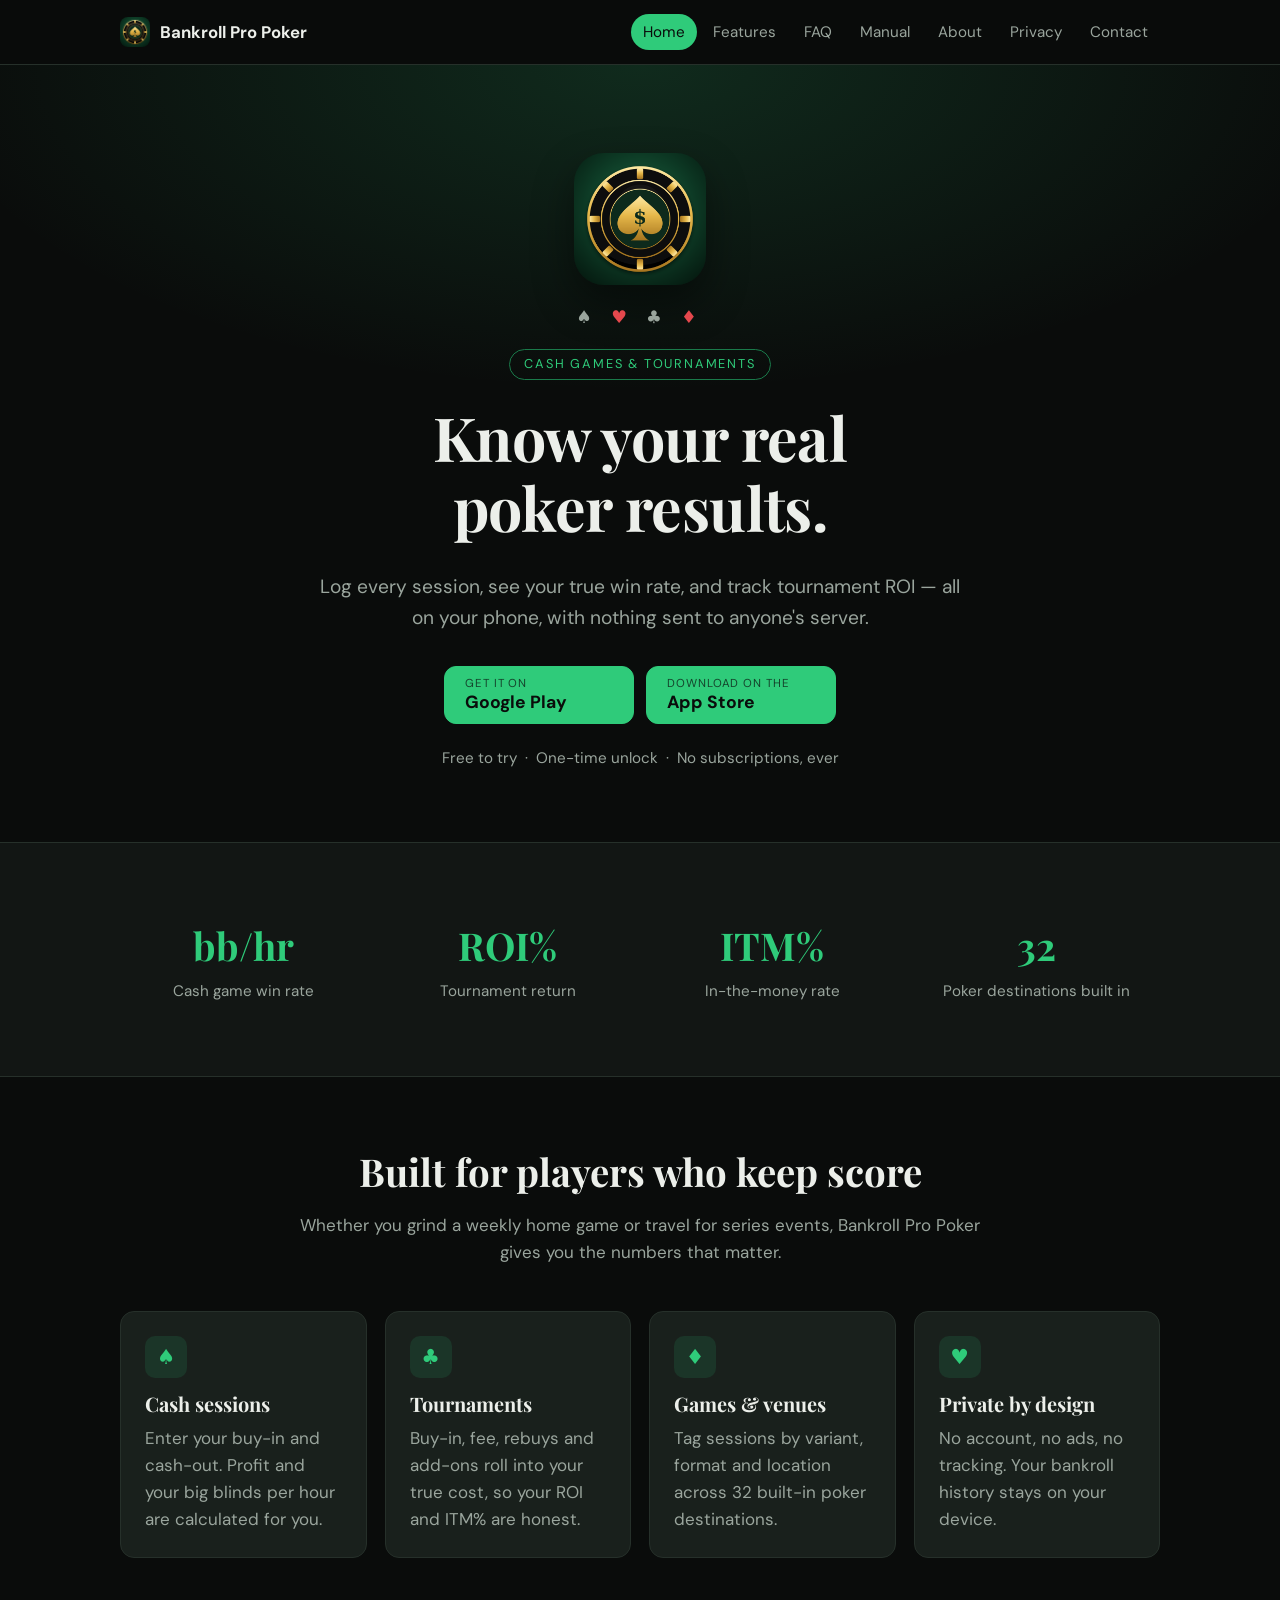
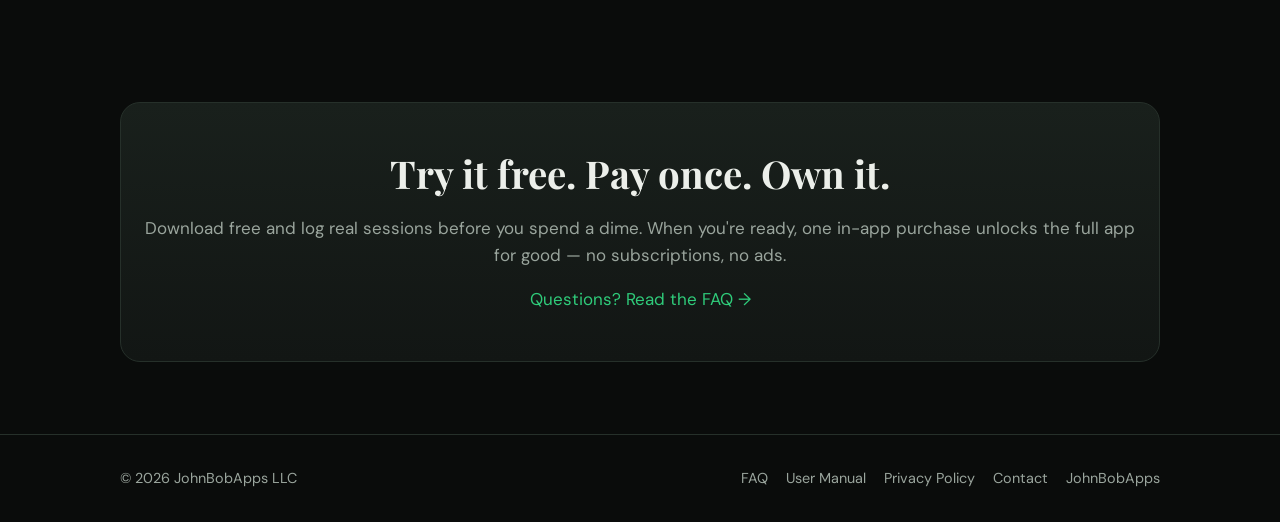
==== commit ff35d3e1: "Add files via upload" ====
--- a/index.html
+++ b/index.html
@@ -1,19 +1,124 @@
-<!DOCTYPE html>
+<!doctype html>
 <html lang="en">
 <head>
-<meta charset="utf-8">
-<meta name="viewport" content="width=device-width, initial-scale=1">
-<title>Bankroll Pro Poker has moved</title>
-<meta name="robots" content="noindex">
-<link rel="canonical" href="https://bankrollpropoker.com/">
-<script>
-  // pokerbankrollpro.app has moved to bankrollpropoker.com. Keep the same page, language and anchor.
-  location.replace('https://bankrollpropoker.com' + location.pathname + location.search + location.hash);
-</script>
-<meta http-equiv="refresh" content="0; url=https://bankrollpropoker.com/">
-<style>body{font-family:system-ui,sans-serif;background:#0a0a0a;color:#eee;display:flex;align-items:center;justify-content:center;min-height:100vh;margin:0;text-align:center}a{color:#2ecc71}</style>
+  <!-- Google tag -->
+  <script async src="https://www.googletagmanager.com/gtm.js?id=GTM-TBZGVMG2"></script>
+  <script>
+    window.dataLayer = window.dataLayer || [];
+    function gtag(){dataLayer.push(arguments);}
+    gtag('js', new Date());
+  </script>
+  <meta charset="utf-8">
+  <meta name="viewport" content="width=device-width, initial-scale=1">
+  <title>Bankroll Pro Poker — Track Every Session, Own Your Data</title>
+  <meta name="description" content="Bankroll Pro Poker is a privacy-first bankroll tracker for cash games and tournaments. Win rate in bb/hour, tournament ROI and ITM%. Free to try, then a one-time unlock. No ads, no subscriptions.">
+  <link rel="icon" href="favicon.png" type="image/png">
+  <link rel="apple-touch-icon" href="apple-touch-icon.png">
+  <meta property="og:title" content="Bankroll Pro Poker">
+  <meta property="og:description" content="Privacy-first bankroll tracking for cash games and tournaments. Free to try, one-time unlock, no ads, no subscriptions.">
+  <meta property="og:type" content="website">
+  <meta property="og:url" content="https://bankrollpropoker.com/">
+  <link rel="preconnect" href="https://fonts.googleapis.com">
+  <link rel="preconnect" href="https://fonts.gstatic.com" crossorigin>
+  <link href="https://fonts.googleapis.com/css2?family=DM+Sans:wght@400;500;700&family=Playfair+Display:wght@700&display=swap" rel="stylesheet">
+  <link rel="stylesheet" href="style.css">
 </head>
 <body>
-<p>Bankroll Pro Poker has moved to <a href="https://bankrollpropoker.com/">bankrollpropoker.com</a>.</p>
+  <header class="site-header">
+    <div class="wrap">
+      <a class="brand" href="./"><img src="favicon.png" alt="">Bankroll Pro Poker</a>
+      <nav class="nav" aria-label="Main">
+        <a href="./" aria-current="page">Home</a>
+        <a href="features.html">Features</a>
+        <a href="faq.html">FAQ</a>
+        <a href="manual.html">Manual</a>
+        <a href="about.html">About</a>
+        <a href="privacy.html">Privacy</a>
+        <a href="contact.html">Contact</a>
+      </nav>
+    </div>
+  </header>
+
+  <main>
+    <section class="hero">
+      <div class="wrap">
+        <img class="hero-icon" src="icon-512.png" alt="Bankroll Pro Poker app icon">
+        <div class="suits">♠&#xFE0E; <span class="r">♥&#xFE0E;</span> ♣&#xFE0E; <span class="r">♦&#xFE0E;</span></div>
+        <span class="eyebrow">Cash games &amp; tournaments</span>
+        <h1>Know your real<br>poker results.</h1>
+        <p class="lead">Log every session, see your true win rate, and track tournament ROI — all on your phone, with nothing sent to anyone's server.</p>
+        <div class="buttons">
+          <a class="btn primary" href="https://play.google.com/store/apps/details?id=com.johnbobapps.pokerbankrollpro"><small>Get it on</small><strong>Google Play</strong></a>
+          <a class="btn primary" href="https://apps.apple.com/app/bankroll-pro-poker/id6831399758"><small>Download on the</small><strong>App Store</strong></a>
+        </div>
+        <p class="price-note">Free to try &nbsp;·&nbsp; One-time unlock &nbsp;·&nbsp; No subscriptions, ever</p>
+      </div>
+    </section>
+
+    <section class="alt">
+      <div class="wrap">
+        <div class="stat-row">
+          <div class="stat"><strong>bb/hr</strong><span>Cash game win rate</span></div>
+          <div class="stat"><strong>ROI%</strong><span>Tournament return</span></div>
+          <div class="stat"><strong>ITM%</strong><span>In-the-money rate</span></div>
+          <div class="stat"><strong>32</strong><span>Poker destinations built in</span></div>
+        </div>
+      </div>
+    </section>
+
+    <section>
+      <div class="wrap">
+        <div class="section-head">
+          <h2>Built for players who keep score</h2>
+          <p>Whether you grind a weekly home game or travel for series events, Bankroll Pro Poker gives you the numbers that matter.</p>
+        </div>
+        <div class="grid">
+          <div class="card">
+            <div class="icon">♠&#xFE0E;</div>
+            <h3>Cash sessions</h3>
+            <p>Enter your buy-in and cash-out. Profit and your big blinds per hour are calculated for you.</p>
+          </div>
+          <div class="card">
+            <div class="icon">♣&#xFE0E;</div>
+            <h3>Tournaments</h3>
+            <p>Buy-in, fee, rebuys and add-ons roll into your true cost, so your ROI and ITM% are honest.</p>
+          </div>
+          <div class="card">
+            <div class="icon">♦&#xFE0E;</div>
+            <h3>Games &amp; venues</h3>
+            <p>Tag sessions by variant, format and location across 32 built-in poker destinations.</p>
+          </div>
+          <div class="card">
+            <div class="icon">♥&#xFE0E;</div>
+            <h3>Private by design</h3>
+            <p>No account, no ads, no tracking. Your bankroll history stays on your device.</p>
+          </div>
+        </div>
+      </div>
+    </section>
+
+    <section>
+      <div class="wrap">
+        <div class="cta">
+          <h2>Try it free. Pay once. Own it.</h2>
+          <p>Download free and log real sessions before you spend a dime. When you're ready, one in-app purchase unlocks the full app for good — no subscriptions, no ads.</p>
+          <a href="faq.html">Questions? Read the FAQ →</a>
+        </div>
+      </div>
+    </section>
+  </main>
+
+  <footer class="site-footer">
+    <div class="wrap">
+      <span>© 2026 JohnBobApps LLC</span>
+      <nav aria-label="Footer">
+        <a href="faq.html">FAQ</a>
+        <a href="manual.html">User Manual</a>
+        <a href="privacy.html">Privacy Policy</a>
+        <a href="contact.html">Contact</a>
+        <a href="https://johnbobapps.com">JohnBobApps</a>
+      </nav>
+    </div>
+  </footer>
 </body>
 </html>
--- a/style.css
+++ b/style.css
@@ -0,0 +1,196 @@
+/* Poker Bankroll Pro — site styles */
+:root {
+  --bg: #0A0C0B;
+  --surface: #121614;
+  --surface-2: #19201C;
+  --line: #26302A;
+  --text: #ECEFEA;
+  --muted: #9AA59D;
+  --accent: #2FCB7A;      /* felt green */
+  --accent-deep: #1A7A4A;
+  --red: #E5484D;         /* hearts & diamonds, used sparingly */
+  --radius: 14px;
+  --max: 1080px;
+}
+
+* { box-sizing: border-box; }
+html { scroll-behavior: smooth; }
+body {
+  margin: 0;
+  background: var(--bg);
+  color: var(--text);
+  font-family: "DM Sans", system-ui, -apple-system, "Segoe UI", sans-serif;
+  font-size: 17px;
+  line-height: 1.6;
+  -webkit-font-smoothing: antialiased;
+}
+img { max-width: 100%; display: block; }
+a { color: var(--accent); text-decoration: none; }
+a:hover { text-decoration: underline; }
+
+h1, h2, h3 {
+  font-family: "Playfair Display", Georgia, serif;
+  line-height: 1.15;
+  margin: 0 0 .5em;
+  font-weight: 700;
+}
+h1 { font-size: clamp(2.3rem, 6vw, 3.8rem); letter-spacing: -.01em; }
+h2 { font-size: clamp(1.7rem, 4vw, 2.4rem); }
+h3 { font-size: 1.25rem; }
+p { margin: 0 0 1em; }
+
+.wrap { max-width: var(--max); margin: 0 auto; padding: 0 20px; }
+
+/* Header */
+.site-header {
+  border-bottom: 1px solid var(--line);
+  background: rgba(10,12,11,.92);
+  position: sticky; top: 0; z-index: 10;
+  backdrop-filter: blur(8px);
+}
+.site-header .wrap {
+  display: flex; align-items: center; justify-content: space-between;
+  gap: 16px; flex-wrap: wrap; padding-top: 14px; padding-bottom: 14px;
+}
+.brand {
+  display: flex; align-items: center; gap: 10px;
+  color: var(--text); font-weight: 700; font-size: 1.05rem;
+}
+.brand:hover { text-decoration: none; }
+.brand img { width: 30px; height: 30px; }
+.nav { display: flex; gap: 4px; flex-wrap: wrap; }
+.nav a {
+  color: var(--muted); padding: 6px 12px; border-radius: 999px; font-size: .95rem;
+}
+.nav a:hover { color: var(--text); background: var(--surface-2); text-decoration: none; }
+.nav a[aria-current="page"] { color: var(--bg); background: var(--accent); }
+
+/* Hero */
+.hero {
+  padding: 88px 0 72px;
+  background:
+    radial-gradient(ellipse 80% 60% at 50% 0%, rgba(47,203,122,.16), transparent 70%),
+    var(--bg);
+  text-align: center;
+}
+.eyebrow {
+  display: inline-block; font-size: .8rem; letter-spacing: .14em; text-transform: uppercase;
+  color: var(--accent); border: 1px solid var(--accent-deep); border-radius: 999px;
+  padding: 4px 14px; margin-bottom: 22px;
+}
+.hero p.lead { color: var(--muted); font-size: 1.2rem; max-width: 640px; margin: 0 auto 32px; }
+.suits { color: var(--muted); letter-spacing: .4em; font-size: 1.1rem; margin-bottom: 18px; }
+.suits .r { color: var(--red); }
+
+/* Buttons */
+.buttons { display: flex; gap: 12px; justify-content: center; flex-wrap: wrap; }
+.btn {
+  display: inline-flex; flex-direction: column; align-items: flex-start;
+  min-width: 190px; padding: 10px 20px; border-radius: 12px;
+  border: 1px solid var(--line); background: var(--surface); color: var(--text);
+  line-height: 1.25;
+}
+.btn small { font-size: .72rem; color: var(--muted); text-transform: uppercase; letter-spacing: .08em; }
+.btn strong { font-size: 1.1rem; }
+.btn:hover { text-decoration: none; border-color: var(--accent-deep); }
+.btn.primary { background: var(--accent); color: var(--bg); border-color: var(--accent); }
+.btn.primary small { color: rgba(10,12,11,.7); }
+.btn.soon { opacity: .6; cursor: default; }
+
+/* Sections */
+section { padding: 72px 0; }
+section.alt { background: var(--surface); border-top: 1px solid var(--line); border-bottom: 1px solid var(--line); }
+.section-head { text-align: center; max-width: 680px; margin: 0 auto 44px; }
+.section-head p { color: var(--muted); }
+
+.grid { display: grid; gap: 18px; grid-template-columns: repeat(auto-fit, minmax(240px, 1fr)); }
+.card {
+  background: var(--surface-2); border: 1px solid var(--line); border-radius: var(--radius);
+  padding: 24px;
+}
+section.alt .card { background: var(--bg); }
+.card .icon {
+  width: 42px; height: 42px; border-radius: 10px; display: grid; place-items: center;
+  background: rgba(47,203,122,.12); color: var(--accent); font-size: 1.3rem; margin-bottom: 14px;
+}
+.card p { color: var(--muted); margin: 0; }
+
+.stat-row { display: grid; gap: 18px; grid-template-columns: repeat(auto-fit, minmax(180px, 1fr)); text-align: center; }
+.stat strong { display: block; font-family: "Playfair Display", Georgia, serif; font-size: 2.4rem; color: var(--accent); }
+.stat span { color: var(--muted); font-size: .95rem; }
+
+.split { display: grid; gap: 40px; grid-template-columns: repeat(auto-fit, minmax(300px, 1fr)); align-items: start; }
+.checklist { list-style: none; padding: 0; margin: 0; }
+.checklist li { padding: 10px 0 10px 32px; position: relative; border-bottom: 1px solid var(--line); }
+.checklist li::before {
+  content: "✓"; position: absolute; left: 0; top: 10px; color: var(--accent); font-weight: 700;
+}
+.checklist li:last-child { border-bottom: 0; }
+
+.formula {
+  font-family: ui-monospace, "Cascadia Code", Consolas, monospace; font-size: .9rem;
+  background: var(--bg); border: 1px solid var(--line); border-radius: 8px;
+  padding: 10px 14px; margin-top: 12px; color: var(--text); overflow-x: auto;
+}
+
+/* Prose pages */
+.page-hero { padding-top: 64px; padding-bottom: 24px; }
+.page-hero p { color: var(--muted); font-size: 1.1rem; max-width: 640px; }
+.prose { max-width: 760px; padding-bottom: 72px; }
+.prose h2 { font-size: 1.5rem; margin-top: 2em; }
+.prose ul { padding-left: 1.2em; }
+.prose li { margin-bottom: .4em; }
+.prose .updated { color: var(--muted); font-size: .9rem; }
+
+.cta {
+  text-align: center; background: linear-gradient(180deg, var(--surface-2), var(--surface));
+  border: 1px solid var(--line); border-radius: 20px; padding: 48px 24px;
+}
+.cta p { color: var(--muted); }
+
+.contact-card { max-width: 560px; }
+.contact-card .email { font-size: 1.3rem; font-weight: 700; word-break: break-all; }
+
+/* Footer */
+.site-footer { border-top: 1px solid var(--line); padding: 32px 0; color: var(--muted); font-size: .9rem; }
+.site-footer .wrap { display: flex; flex-wrap: wrap; gap: 12px 24px; justify-content: space-between; }
+.site-footer a { color: var(--muted); }
+.site-footer nav { display: flex; gap: 18px; flex-wrap: wrap; }
+
+@media (max-width: 600px) {
+  .hero { padding: 60px 0 52px; }
+  section { padding: 52px 0; }
+  .btn { min-width: 0; flex: 1 1 100%; align-items: center; }
+  .nav { width: 100%; }
+}
+
+/* Pricing note */
+.price-note { margin: 22px 0 0; color: var(--muted); font-size: .95rem; }
+
+/* Step number icons */
+.steps .icon { font-family: "Playfair Display", Georgia, serif; font-weight: 700; }
+
+/* FAQ accordion */
+.faq h2 { font-size: 1.35rem; margin: 2em 0 .6em; }
+.faq h2:first-child { margin-top: 0; }
+.faq details {
+  background: var(--surface); border: 1px solid var(--line); border-radius: 12px;
+  margin-bottom: 10px; overflow: hidden;
+}
+.faq summary {
+  cursor: pointer; list-style: none; padding: 16px 48px 16px 20px; position: relative;
+  font-weight: 700;
+}
+.faq summary::-webkit-details-marker { display: none; }
+.faq summary::after {
+  content: "+"; position: absolute; right: 20px; top: 50%; transform: translateY(-50%);
+  color: var(--accent); font-size: 1.4rem; font-weight: 400; line-height: 1;
+}
+.faq details[open] summary::after { content: "−"; }
+.faq details[open] summary { border-bottom: 1px solid var(--line); }
+.faq summary:hover { background: var(--surface-2); }
+.faq details p { margin: 0; padding: 16px 20px; color: var(--muted); }
+
+/* App icon in the hero */
+.hero-icon { display: block; width: 132px; height: 132px; border-radius: 30px; margin: 0 auto 18px; box-shadow: 0 18px 40px rgba(0,0,0,.45); }
+.brand img { border-radius: 8px; }
